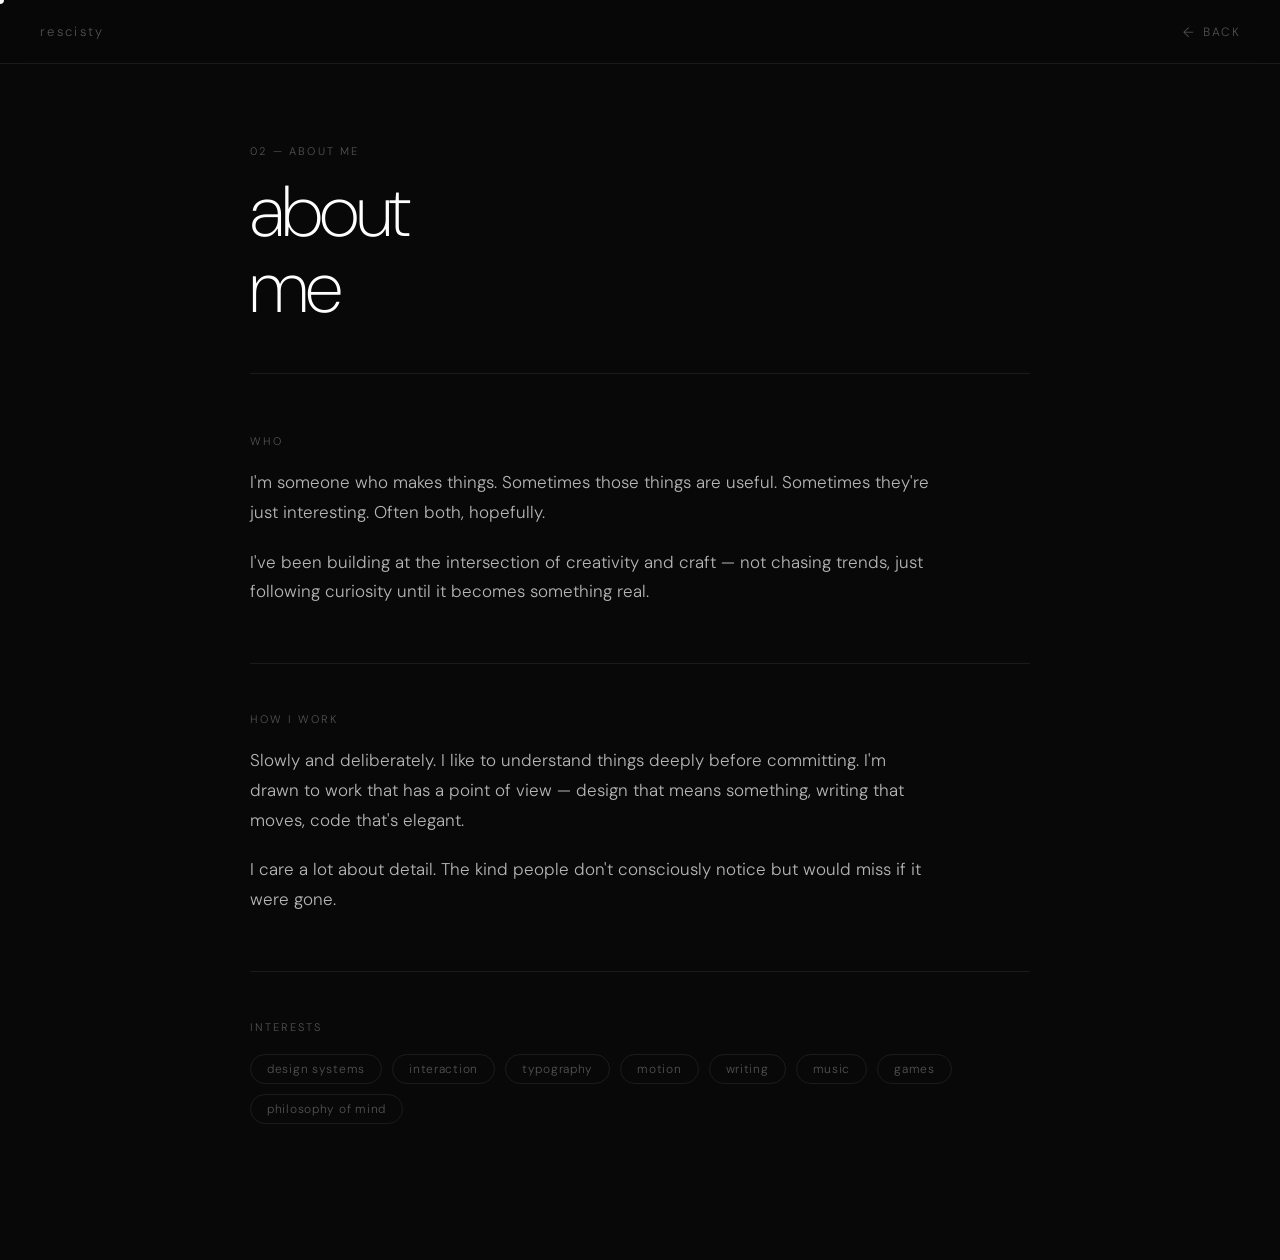
==== about.html @ 41e7c24b "Add files via upload" ====
<!DOCTYPE html>
<html lang="en">
<head>
  <meta charset="UTF-8"/>
  <meta name="viewport" content="width=device-width, initial-scale=1.0"/>
  <title>rescisty — about me</title>
  <link rel="preconnect" href="https://fonts.googleapis.com">
  <link href="https://fonts.googleapis.com/css2?family=DM+Sans:ital,wght@0,200;0,300;0,400;1,200&display=swap" rel="stylesheet">
  <link rel="stylesheet" href="shared-page.css">
</head>
<style>
  *, *::before, *::after { 
      margin: 0; 
      padding: 0; 
      box-sizing: border-box; 
      cursor: none !important; 
  }
</style>
<body>
  <div id="custom-cursor"></div>
  <div id="page-transition"></div>

  <header id="topbar">
    <a class="wordmark" href="home.html">rescisty</a>
    <a id="back-btn" href="home.html">back</a>
  </header>

  <main id="page-content">
    <div class="page-header">
      <p class="page-label">02 — about me</p>
      <h1 class="page-title">about<br>me</h1>
    </div>

    <div class="section">
      <p class="section-label">who</p>
      <div class="body-text">
        <p>I'm someone who makes things. Sometimes those things are useful. Sometimes they're just interesting. Often both, hopefully.</p>
        <p>I've been building at the intersection of creativity and craft — not chasing trends, just following curiosity until it becomes something real.</p>
      </div>
    </div>

    <hr class="divider">

    <div class="section">
      <p class="section-label">how I work</p>
      <div class="body-text">
        <p>Slowly and deliberately. I like to understand things deeply before committing. I'm drawn to work that has a point of view — design that means something, writing that moves, code that's elegant.</p>
        <p>I care a lot about detail. The kind people don't consciously notice but would miss if it were gone.</p>
      </div>
    </div>

    <hr class="divider">

    <div class="section">
      <p class="section-label">interests</p>
      <div class="tags">
        <span class="tag">design systems</span>
        <span class="tag">interaction</span>
        <span class="tag">typography</span>
        <span class="tag">motion</span>
        <span class="tag">writing</span>
        <span class="tag">music</span>
        <span class="tag">games</span>
        <span class="tag">philosophy of mind</span>
      </div>
    </div>
  </main>

  <script>
    // Mark this page as visited
    const readItems = new Set(JSON.parse(localStorage.getItem('readItems') || '[]'));
    readItems.add('about');
    localStorage.setItem('readItems', JSON.stringify([...readItems]));

    const cursor = document.getElementById('custom-cursor');
    window.addEventListener('mousemove', e => {
      cursor.style.left = e.clientX + 'px';
      cursor.style.top = e.clientY + 'px';
    });

    // Cursor expansion on hover for interactive elements
    const interactiveElements = document.querySelectorAll('#back-btn, .wordmark');
    interactiveElements.forEach(el => {
      el.addEventListener('mouseenter', () => cursor.classList.add('hovering'));
      el.addEventListener('mouseleave', () => cursor.classList.remove('hovering'));
    });

    // Entrance reveal - add immediately and on visibility change
    function revealPage() {
      document.getElementById('page-transition').classList.add('reveal');
    }
    
    // Reveal on load
    window.addEventListener('load', revealPage);
    
    // Also reveal if page becomes visible (handles back button)
    document.addEventListener('visibilitychange', () => {
      if (!document.hidden) {
        revealPage();
      }
    });
    
    // Reveal immediately in case it's already loaded
    revealPage();

    document.getElementById('back-btn').addEventListener('click', function(e) {
      e.preventDefault();
      document.getElementById('page-transition').classList.remove('reveal');
      setTimeout(() => window.history.back(), 700);
    });

    document.querySelector('.wordmark').addEventListener('click', function(e) {
      e.preventDefault();
      document.getElementById('page-transition').classList.remove('reveal');
      setTimeout(() => window.location.href = 'home.html', 700);
    });
  </script>
</body>
</html>
---- shared-page.css ----
/* shared-page.css */
*, *::before, *::after { 
  margin: 0; 
  padding: 0; 
  box-sizing: border-box; 
  cursor: none !important; 
}

:root {
  --bg: #080808;
  --text: rgba(255,255,255,0.88);
  --muted: rgba(255,255,255,0.3);
  --accent: #ffffff;
  --line: rgba(255,255,255,0.08);
}

body {
  background: var(--bg);
  color: var(--text);
  font-family: 'DM Sans', sans-serif;
  min-height: 100vh;
  cursor: none;
}

#custom-cursor {
  position: fixed;
  width: 8px;
  height: 8px;
  background: white;
  border-radius: 50%;
  pointer-events: none;
  z-index: 9999;
  transform: translate(-50%, -50%);
  mix-blend-mode: difference;
  transition: transform 0.15s;
}

#custom-cursor.hovering {
  transform: translate(-50%, -50%) scale(2);
}

/* Nav bar */
#topbar {
  position: fixed;
  top: 0;
  left: 0;
  right: 0;
  height: 64px;
  display: flex;
  align-items: center;
  padding: 0 40px;
  justify-content: space-between;
  z-index: 100;
  border-bottom: 1px solid var(--line);
  background: rgba(8,8,8,0.85);
  backdrop-filter: blur(12px);
}

#topbar .wordmark {
  font-size: 13px;
  font-weight: 300;
  letter-spacing: 0.18em;
  color: var(--muted);
  text-transform: lowercase;
  text-decoration: none;
}

#back-btn {
  font-size: 12px;
  letter-spacing: 0.12em;
  text-transform: uppercase;
  color: var(--muted);
  text-decoration: none;
  font-weight: 300;
  display: flex;
  align-items: center;
  gap: 8px;
  transition: color 0.2s;
  cursor: pointer;
}

#back-btn:hover { color: var(--text); }
#back-btn::before { content: '←'; font-size: 14px; }

/* Page content */
#page-content {
  padding-top: 64px;
  min-height: 100vh;
  max-width: 860px;
  margin: 0 auto;
  padding-left: 40px;
  padding-right: 40px;
  padding-bottom: 80px;
}

.page-header {
  padding: 80px 0 48px;
  border-bottom: 1px solid var(--line);
  margin-bottom: 60px;
}

.page-label {
  font-size: 11px;
  letter-spacing: 0.2em;
  text-transform: uppercase;
  color: var(--muted);
  margin-bottom: 16px;
  font-weight: 300;
}

.page-title {
  font-size: clamp(38px, 6vw, 72px);
  font-weight: 200;
  letter-spacing: -0.03em;
  line-height: 1.05;
  color: var(--accent);
}

.section {
  margin-bottom: 56px;
}

.section-label {
  font-size: 11px;
  letter-spacing: 0.18em;
  text-transform: uppercase;
  color: var(--muted);
  margin-bottom: 20px;
  font-weight: 300;
}

.body-text {
  font-size: 17px;
  font-weight: 300;
  line-height: 1.75;
  color: rgba(255,255,255,0.7);
  max-width: 680px;
}

.body-text p + p {
  margin-top: 20px;
}

/* Divider */
.divider {
  border: none;
  border-top: 1px solid var(--line);
  margin: 48px 0;
}

/* Tag chips */
.tags {
  display: flex;
  flex-wrap: wrap;
  gap: 10px;
  margin-top: 20px;
}

.tag {
  border: 1px solid var(--line);
  padding: 6px 16px;
  border-radius: 100px;
  font-size: 12px;
  font-weight: 300;
  letter-spacing: 0.06em;
  color: var(--muted);
}

/* Entry list for accomplishments */
.entry-list {
  display: flex;
  flex-direction: column;
  gap: 0;
}

.entry {
  display: grid;
  grid-template-columns: 100px 1fr;
  gap: 24px;
  padding: 28px 0;
  border-bottom: 1px solid var(--line);
}

.entry-year {
  font-size: 12px;
  font-weight: 300;
  color: var(--muted);
  letter-spacing: 0.08em;
  padding-top: 3px;
}

.entry-title {
  font-size: 17px;
  font-weight: 300;
  color: var(--text);
  margin-bottom: 8px;
}

.entry-desc {
  font-size: 14px;
  font-weight: 300;
  color: rgba(255,255,255,0.4);
  line-height: 1.6;
}

/* Entrance animation */
@keyframes fadeUp {
  from { opacity: 0; transform: translateY(24px); }
  to { opacity: 1; transform: translateY(0); }
}

.page-header, .section, .entry {
  animation: fadeUp 0.7s cubic-bezier(0.4, 0, 0.2, 1) both;
}

.page-header { animation-delay: 0.05s; }
.section:nth-child(1) { animation-delay: 0.12s; }
.section:nth-child(2) { animation-delay: 0.18s; }
.section:nth-child(3) { animation-delay: 0.24s; }

#page-transition {
  position: fixed;
  inset: 0;
  background: var(--bg);
  z-index: 1000;
  transform: translateY(0);
  transition: transform 0.7s cubic-bezier(0.76, 0, 0.24, 1);
}
#page-transition.reveal {
  transform: translateY(-100%);
}
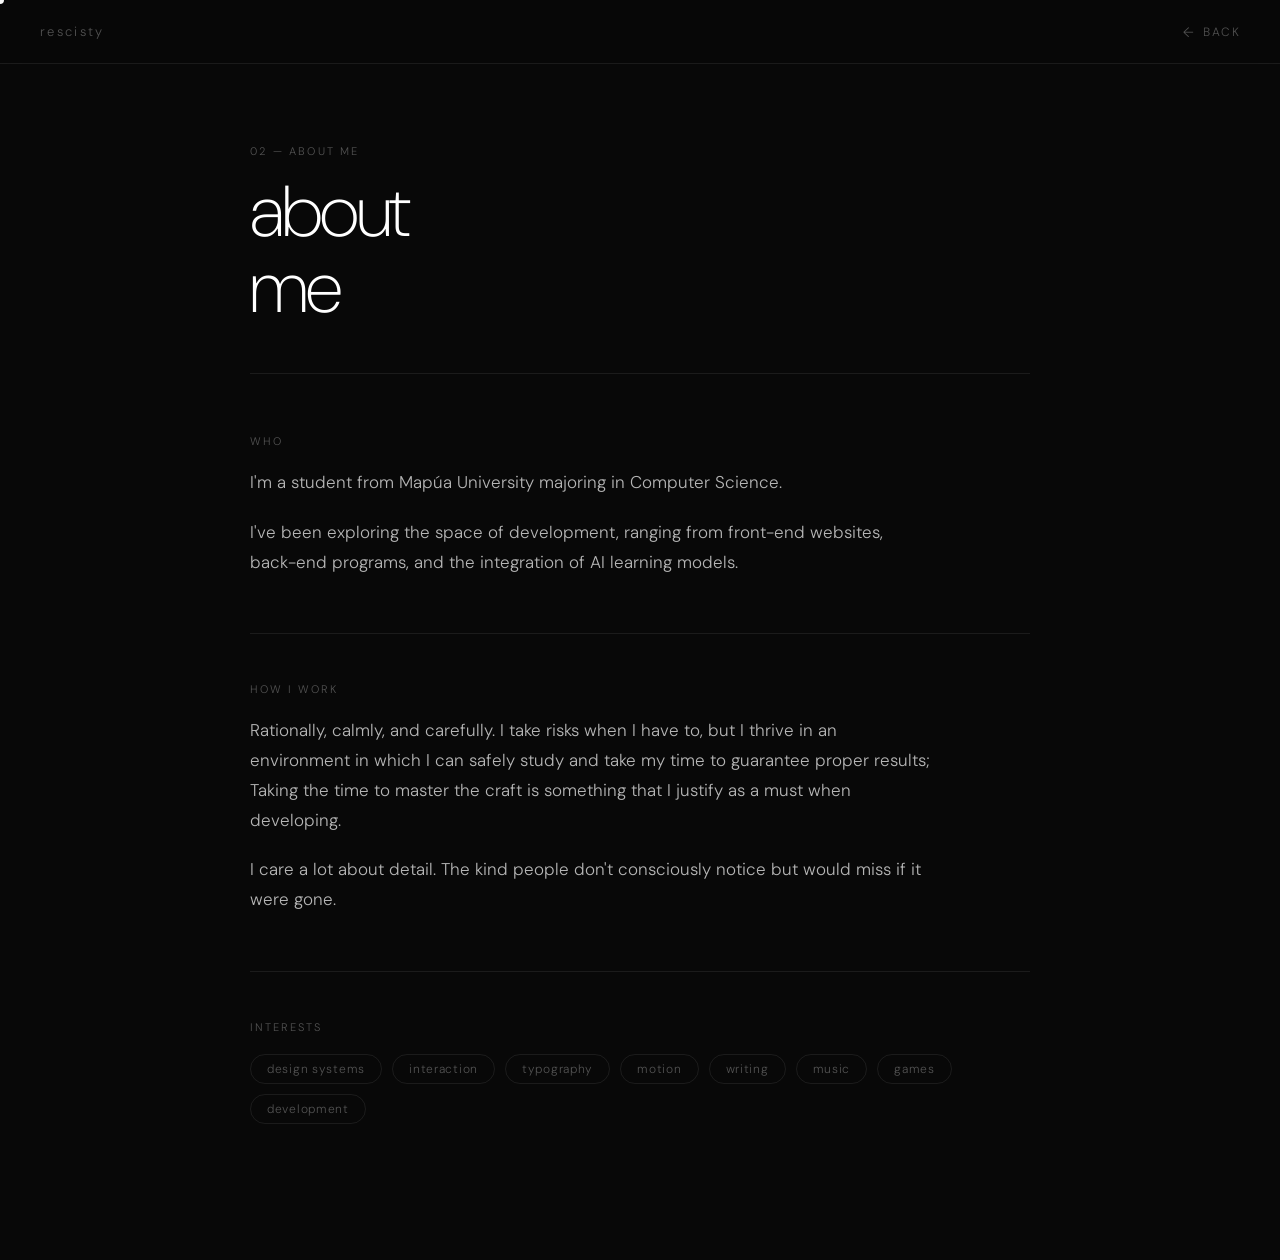
==== commit 3cebb426: "Update about.html" ====
--- a/about.html
+++ b/about.html
@@ -1,6 +1,7 @@
 <!DOCTYPE html>
 <html lang="en">
 <head>
+  <link rel="icon" type="image/png" href="images/logo.png">
   <meta charset="UTF-8"/>
   <meta name="viewport" content="width=device-width, initial-scale=1.0"/>
   <title>rescisty — about me</title>
@@ -8,14 +9,6 @@
   <link href="https://fonts.googleapis.com/css2?family=DM+Sans:ital,wght@0,200;0,300;0,400;1,200&display=swap" rel="stylesheet">
   <link rel="stylesheet" href="shared-page.css">
 </head>
-<style>
-  *, *::before, *::after { 
-      margin: 0; 
-      padding: 0; 
-      box-sizing: border-box; 
-      cursor: none !important; 
-  }
-</style>
 <body>
   <div id="custom-cursor"></div>
   <div id="page-transition"></div>
@@ -34,8 +27,8 @@
     <div class="section">
       <p class="section-label">who</p>
       <div class="body-text">
-        <p>I'm someone who makes things. Sometimes those things are useful. Sometimes they're just interesting. Often both, hopefully.</p>
-        <p>I've been building at the intersection of creativity and craft — not chasing trends, just following curiosity until it becomes something real.</p>
+        <p>I'm a student from Mapúa University majoring in Computer Science.</p>
+        <p>I've been exploring the space of development, ranging from front-end websites, back-end programs, and the integration of AI learning models.</p>
       </div>
     </div>
 
@@ -44,7 +37,7 @@
     <div class="section">
       <p class="section-label">how I work</p>
       <div class="body-text">
-        <p>Slowly and deliberately. I like to understand things deeply before committing. I'm drawn to work that has a point of view — design that means something, writing that moves, code that's elegant.</p>
+        <p>Rationally, calmly, and carefully. I take risks when I have to, but I thrive in an environment in which I can safely study and take my time to guarantee proper results; Taking the time to master the craft is something that I justify as a must when developing.</p>
         <p>I care a lot about detail. The kind people don't consciously notice but would miss if it were gone.</p>
       </div>
     </div>
@@ -61,17 +54,12 @@
         <span class="tag">writing</span>
         <span class="tag">music</span>
         <span class="tag">games</span>
-        <span class="tag">philosophy of mind</span>
+        <span class="tag">development</span>
       </div>
     </div>
   </main>
 
   <script>
-    // Mark this page as visited
-    const readItems = new Set(JSON.parse(localStorage.getItem('readItems') || '[]'));
-    readItems.add('about');
-    localStorage.setItem('readItems', JSON.stringify([...readItems]));
-
     const cursor = document.getElementById('custom-cursor');
     window.addEventListener('mousemove', e => {
       cursor.style.left = e.clientX + 'px';
@@ -84,6 +72,11 @@
       el.addEventListener('mouseenter', () => cursor.classList.add('hovering'));
       el.addEventListener('mouseleave', () => cursor.classList.remove('hovering'));
     });
+
+    // Mark this page as visited
+    const readItems = new Set(JSON.parse(localStorage.getItem('readItems') || '[]'));
+    readItems.add('about');
+    localStorage.setItem('readItems', JSON.stringify([...readItems]));
 
     // Entrance reveal - add immediately and on visibility change
     function revealPage() {
@@ -103,10 +96,20 @@
     // Reveal immediately in case it's already loaded
     revealPage();
 
+    // THE CHROMIUM/OPERA FIX
+    window.addEventListener('pageshow', function(event) {
+      const navEntries = performance.getEntriesByType("navigation");
+      const isBackNavigation = navEntries.length > 0 && navEntries[0].type === "back_forward";
+
+      if (event.persisted || isBackNavigation) {
+        revealPage(); // Forces the black screen to lift
+      }
+    });
+
     document.getElementById('back-btn').addEventListener('click', function(e) {
       e.preventDefault();
       document.getElementById('page-transition').classList.remove('reveal');
-      setTimeout(() => window.history.back(), 700);
+      setTimeout(() => window.location.href = 'home.html', 700);
     });
 
     document.querySelector('.wordmark').addEventListener('click', function(e) {
